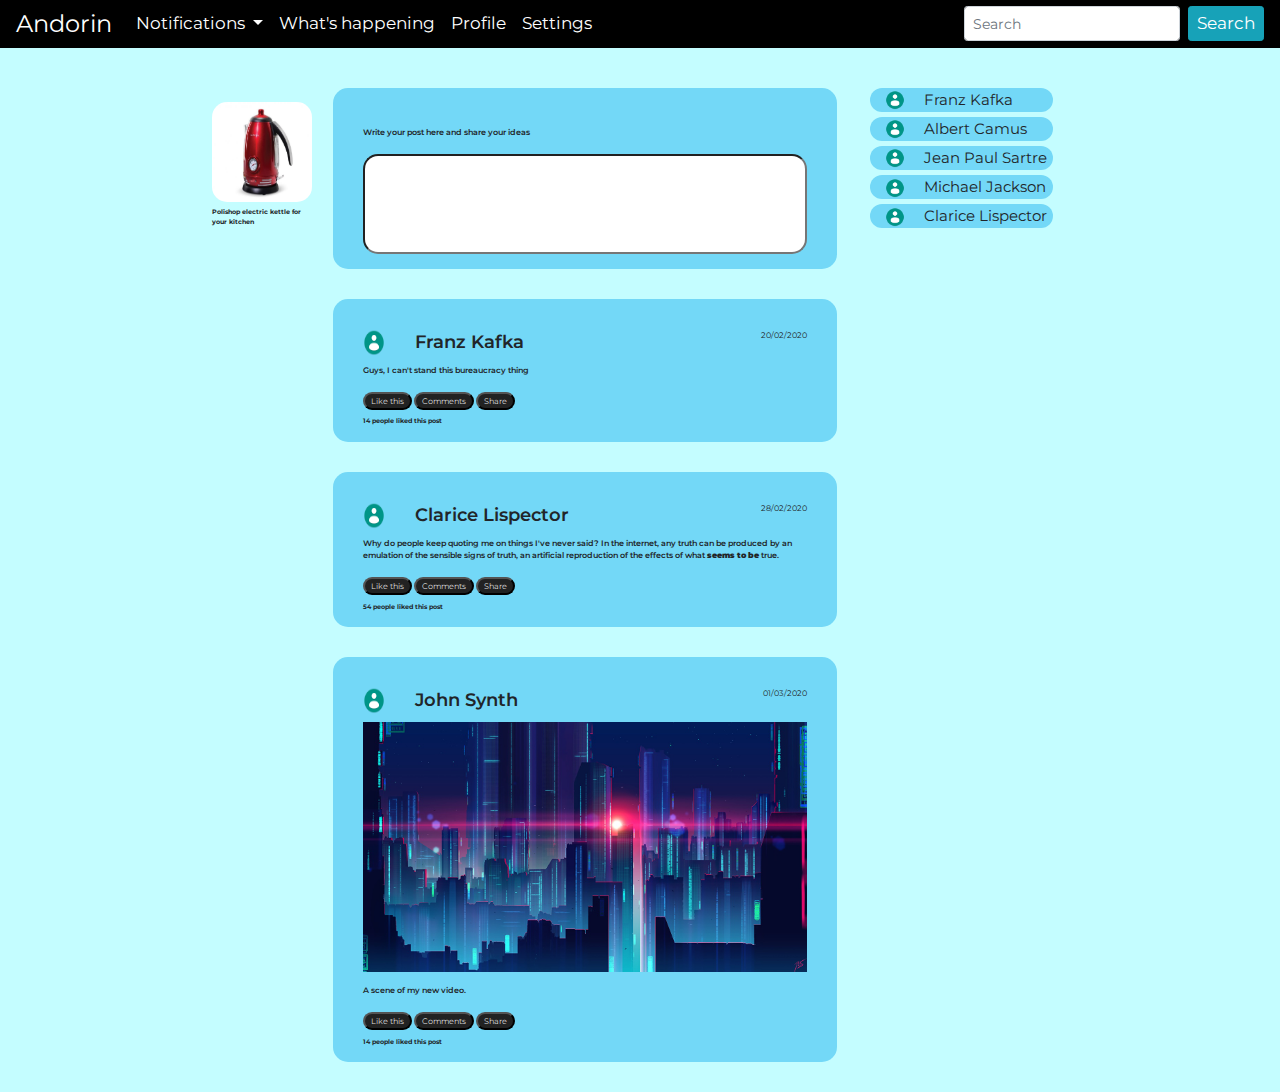
==== index.html @ 4e8126b1 "Desenvolvimento de posts e edições diversas." ====
<!DOCTYPE html>
<html lang="pt">
    <head>
        <meta charset="utf-8">
        <meta name="viewport" content="width=device-width, initial-scale=1, shrink-to-fit=no">
        <link rel="sytlesheet" href="css/bootstrap.min.css"/>
        <link rel="stylesheet" href="css/bootstrap.css">
        <link rel="stylesheet" href="css/bootstrap-grid.css">
        <link href="https://fonts.googleapis.com/css?family=Montserrat&display=swap" rel="stylesheet">
        <link rel="stylesheet" href="css/andorinstyle.css">
       
        
    </head>
    <body style="font-family: Montserrat; background-color: #c4fdff;">
        <header>
            <!--Começa a barra de navegação em geral, cujas subdivisões se esclarecem a seguir.-->
            <nav class="navbar navbar-expand-lg navbar-dark bg-dark" style="font-size: 17px; background-color: black !important; height: 2.8em;" >
                <!-- Logo do Andorin (basicamente o próprio nome apenas, por enquanto) e o botão em que colapsa o menu no mobile-->
                <a class="navbar-brand " style="color: white; font-size: 24px;" href="#">Andorin</a>
                <button class="navbar-toggler" type="button" data-toggle="collapse" data-target="#navbarSupportedContent" aria-controls="navbarSupportedContent" aria-expanded="false" aria-label="Toggle navigation">
                  <span class="navbar-toggler-icon"></span>
                </button>
              
                <!-- Início do menu propriamente dito, com seus itens (e subitens) e forma para pesquisa-->
                <div class="collapse navbar-collapse" id="navbarSupportedContent">
                  <ul class="navbar-nav mr-auto">
                    <li class="nav-item dropdown">
                      <a class="nav-link dropdown-toggle" style="color: white;" href="#" id="navbarDropdown" role="button" data-toggle="dropdown" aria-haspopup="true" aria-expanded="false">
                        Notifications
                      </a>
                      <div class="dropdown-menu" aria-labelledby="navbarDropdown">
                        <a class="dropdown-item" href="#">Shit is real, shit is getting real</a>
                        <a class="dropdown-item" href="#">Shit your fucked-up friend posted</a>
                        <div class="dropdown-divider"></div>
                        <a class="dropdown-item" href="#">Change which notifications you want to see</a>
                      </div>
                    </li>
                    <li class="nav-item active " > 
                      <a class="nav-link" style="color: white;"  href="#"> What's happening <span class="sr-only">(current)</span></a>
                    </li>
                    <li class="nav-item">
                      <a class="nav-link" style="color: white;" href="#"> Profile </a>
                    </li>
                    <li class="nav-item">
                      <a class="nav-link" style="color: white;" href="#"> Settings </a>
                    </li>
                    
                  </ul>
                  <!--A forma de pesquisa que havíamos citado acima começa aqui.-->
                  <form class="form-inline my-2 my-lg-0  input-group-sm" >
                    <input class="form-control mr-sm-2" style="height: 35px;" type="search" placeholder="Search" aria-label="Search">
                    <button class="btn btn-info my-2 my-sm-0 btn-sm" style="height: 35px; font-size: 17px;" type="submit">Search</button>
                  </form>
                </div>
              </nav>
        </header>
        
        <section class="container-fluid"> <!-- A seção principal da página, na qual constarão uma ou mais colunas, conforme a necessidade. A class container meramente nos serve aqui para manter um espaço negativo nas laterais da página, não utilizado-->
            <div class="row justify-content-center">  <!-- Esta row servirá para dispor horizontalmente as possíveis colunas, reunidas nesta mesma div para fins de devida configuração-->


              <!-- Anúnciosss -->
              <div class="col-md-1 mt-4 px-0 nd-anuncios" > 

                <div class="anuncio">
                  <img src="img/polishop-ad.jpg">
                  <p>Polishop electric kettle for your kitchen</p>
                </div>

              </div>


              <!-- Feed de posts -->
              <div class="col-md-5 mt-4 pt-3  nd-posts"> 

                <div class="post">

                  <div class="top-of-the-post">
                    <!--Como aqui se trata do input de post e não do post feito, não é preciso nada nesta seção.-->
                  </div>

                  <div class="nucleus-of-the-post">

                    <p>Write your post here and share your ideas</p>
                    <input type="text">
                    <br>

                  </div>
                  
                  <div class="bottom-of-the-post">
                    <!--Como aqui se trata do input de post e não do post feito, não é preciso nada nesta seção.-->
                  </div>

                </div>
            
                <div class="post">

                  <div class="top-of-the-post">
                    <div class="post-profile-image">

                      <img src="img/profile-image.png">

                    </div> 
                    <div class="post-username">

                      <span>Franz Kafka</span>

                    </div>
                    <div class="post-date">

                      <span> 20/02/2020 </span>

                    </div>
                  </div>

                  <div class="nucleus-of-the-post">

                    <p class="main-text"> Guys, I can't stand this bureaucracy thing</p>

                  </div>
                  
                  <div class="bottom-of-the-post">

                    <i src="Ícone do like or whatever..."></i>
                    <button class="darkbutton"> Like this </button>
                    <button class="darkbutton"> Comments </button>
                    <button class="darkbutton"> Share </button>
                    <br>
                    <p>14 people liked this post</p>
                  </div>

                </div>

                <div class="post">
                  <div class="top-of-the-post">
                    <div class="post-profile-image">

                      <img src="img/profile-image.png">

                    </div> 
                    <div class="post-username">

                      <span>Clarice Lispector</span>

                    </div>
                    <div class="post-date">

                      <span> 28/02/2020 </span>

                    </div>
                  </div>

                  <div class="nucleus-of-the-post">

                    <p class="main-text"> Why do people keep quoting me on things I've never said? In the internet, any truth can be produced by an emulation of 
                      the sensible signs of truth, an artificial reproduction of the effects of what <strong> seems to be</strong> true.</p>

                  </div>
                  
                  <div class="bottom-of-the-post">

                    <i src="Ícone do like or whatever..."></i>
                    <button class="darkbutton"> Like this </button>
                    <button class="darkbutton"> Comments </button>
                    <button class="darkbutton"> Share </button>
                    <br>
                    <p>54 people liked this post</p>
                  </div>
                </div>

                <div class="post">

                  <div class="top-of-the-post">
                    <div class="post-profile-image">

                      <img src="img/profile-image.png">

                    </div> 
                    <div class="post-username">

                      <span>John Synth</span>

                    </div>
                    <div class="post-date">

                      <span> 01/03/2020 </span>

                    </div>
                  </div>

                  <div class="nucleus-of-the-post">

                    <img src="img/synthwavecity.jpg">
                    <br>
                    <br>
                    <p class="main-text"> A scene of my new video. </p>

                  </div>
                  
                  <div class="bottom-of-the-post">

                    <i src="Ícone do like or whatever..."></i>
                    <button class="darkbutton"> Like this </button>
                    <button class="darkbutton"> Comments </button>
                    <button class="darkbutton"> Share </button>
                    <br>
                    <p>14 people liked this post</p>
                  </div>

                </div>
               

              </div>


              <!-- chat -->
              <div class="col-md-2 mt-4 pt-3 nd-chat" > 

                <div class="chat">
                  <img src="img/profile-image.png">
                  <p>Franz Kafka</p>
                </div>

                <div class="chat">
                  <img src="img/profile-image.png">
                  <p>Albert Camus</p>
                </div>

                <div class="chat">
                  <img src="img/profile-image.png">
                  <p>Jean Paul Sartre</p>
                </div>

                <div class="chat">
                  <img src="img/profile-image.png">
                  <p>Michael Jackson</p>
                </div>

                <div class="chat">
                  <img src="img/profile-image.png">
                  <p>Clarice Lispector</p>
                </div>

                
              </div>


            </div>



        </section>
        

        
        <footer> <!-- O footer do site, obviamente-->
        </footer>

        <script src="js/jquery.min.js" ></script>
        <script src="js/bootstrap.min.js" ></script>
        
    </body>
</html>
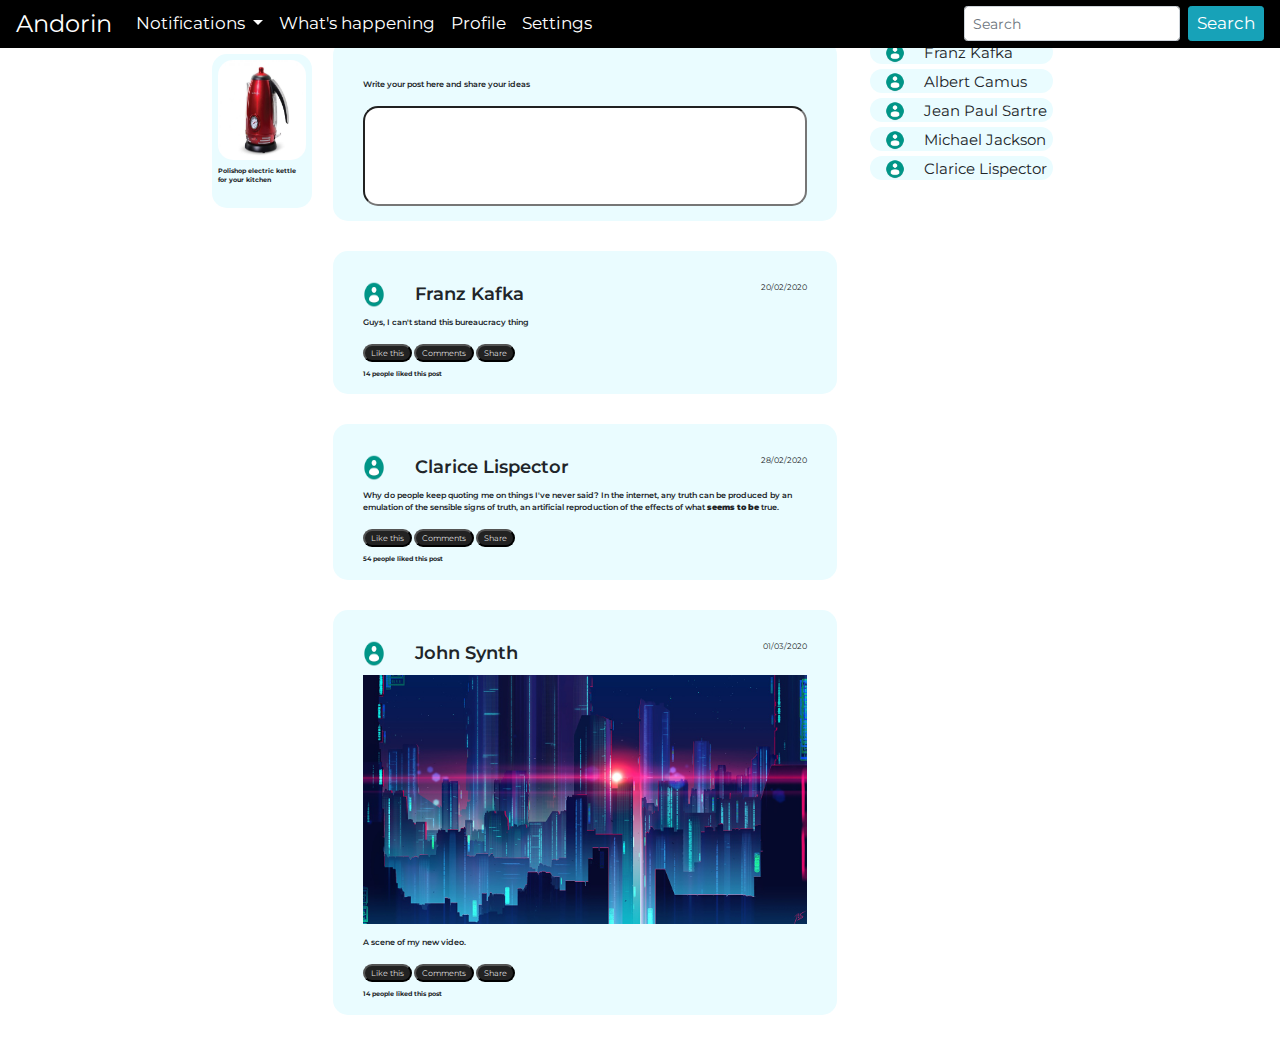
==== commit e4f3f948: "Erro de novo nessa budega." ====
--- a/index.html
+++ b/index.html
@@ -11,8 +11,8 @@
        
         
     </head>
-    <body style="font-family: Montserrat; background-color: #c4fdff;">
-        <header>
+    <body style="font-family: Montserrat; background-color: white;">
+        <header style="position: fixed; width: 100%; z-index: 1;"> <!--Fiz algumas gambiarras nesse style do header.-->
             <!--Começa a barra de navegação em geral, cujas subdivisões se esclarecem a seguir.-->
             <nav class="navbar navbar-expand-lg navbar-dark bg-dark" style="font-size: 17px; background-color: black !important; height: 2.8em;" >
                 <!-- Logo do Andorin (basicamente o próprio nome apenas, por enquanto) e o botão em que colapsa o menu no mobile-->
--- a/css/andorinstyle.css
+++ b/css/andorinstyle.css
@@ -1,6 +1,8 @@
 @charset "UTF-8";
 /* andorinstyle.scss */
 /* Página dos posts */
+/*Cores anteriores: #73d8f7 #c4fdff */
+/*Azul clarinho: #eafcff */
 .nd-anuncios {
   padding: 30px;
 }
@@ -8,6 +10,9 @@
   font-size: 0.4rem;
   font-weight: bold;
   margin-right: 1em;
+  border-radius: 15px;
+  background-color: #eafcff;
+  padding: 1em;
 }
 .nd-anuncios .anuncio img {
   height: 100px;
@@ -28,7 +33,7 @@
   /* border: solid black 2px; */
   border-radius: 15px;
   padding: 30px 30px 15px 30px;
-  background-color: #73d8f7;
+  background-color: #eafcff;
 }
 .nd-posts .post .top-of-the-post {
   display: flex;
@@ -96,7 +101,7 @@
 .nd-chat .chat {
   /* border: solid black 2px; */
   border-radius: 15px;
-  background-color: #73d8f7;
+  background-color: #eafcff;
   margin-bottom: 5px;
 }
 .nd-chat .chat img {
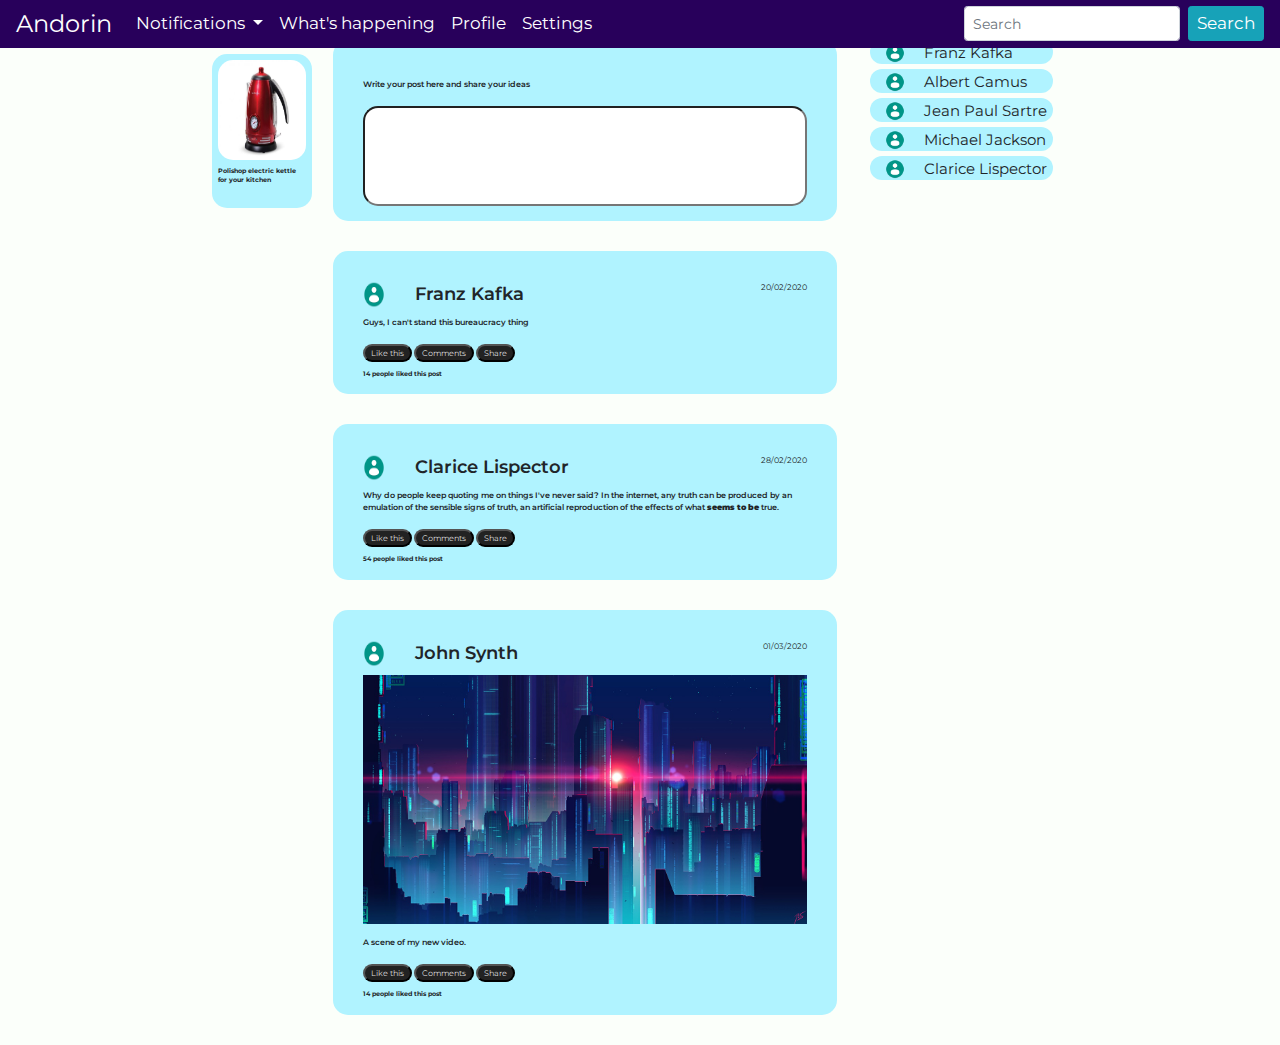
==== commit 3c780736: "Alterações variadas." ====
--- a/index.html
+++ b/index.html
@@ -11,10 +11,10 @@
        
         
     </head>
-    <body style="font-family: Montserrat; background-color: white;">
-        <header style="position: fixed; width: 100%; z-index: 1;"> <!--Fiz algumas gambiarras nesse style do header.-->
+    <body >
+        <header style="position: fixed; width: 100%; z-index: 1;background-color: #28005b "> <!--Fiz algumas gambiarras nesse style do header.-->
             <!--Começa a barra de navegação em geral, cujas subdivisões se esclarecem a seguir.-->
-            <nav class="navbar navbar-expand-lg navbar-dark bg-dark" style="font-size: 17px; background-color: black !important; height: 2.8em;" >
+            <nav class="navbar navbar-expand-lg navbar-dark bg-dark" style="font-size: 17px; background-color: #28005b !important; height: 2.8em;" >
                 <!-- Logo do Andorin (basicamente o próprio nome apenas, por enquanto) e o botão em que colapsa o menu no mobile-->
                 <a class="navbar-brand " style="color: white; font-size: 24px;" href="#">Andorin</a>
                 <button class="navbar-toggler" type="button" data-toggle="collapse" data-target="#navbarSupportedContent" aria-controls="navbarSupportedContent" aria-expanded="false" aria-label="Toggle navigation">
--- a/css/andorinstyle.css
+++ b/css/andorinstyle.css
@@ -3,6 +3,12 @@
 /* Página dos posts */
 /*Cores anteriores: #73d8f7 #c4fdff */
 /*Azul clarinho: #eafcff */
+/* Outro azul anteriormente utilizado: #90fbff  */
+body {
+  font-family: Montserrat;
+  background-color: #fbfffa;
+}
+
 .nd-anuncios {
   padding: 30px;
 }
@@ -11,7 +17,7 @@
   font-weight: bold;
   margin-right: 1em;
   border-radius: 15px;
-  background-color: #eafcff;
+  background-color: #b0f3ff;
   padding: 1em;
 }
 .nd-anuncios .anuncio img {
@@ -23,6 +29,20 @@
   border-radius: 15px;
 }
 
+@media (max-width: 900px) {
+  /*Não parece estar funcionando direito */
+  .nd-anuncios {
+    width: 100%;
+  }
+  .nd-anuncios .anuncio {
+    width: 25%;
+    margin: auto;
+  }
+  .nd-anuncios .anuncio img {
+    width: 100%;
+    margin: 15px auto;
+  }
+}
 /* Coluna dos posts começa aqui */
 .nd-posts {
   margin-right: 0.2rem;
@@ -33,7 +53,8 @@
   /* border: solid black 2px; */
   border-radius: 15px;
   padding: 30px 30px 15px 30px;
-  background-color: #eafcff;
+  background-color: #b0f3ff;
+  transition-duration: 500ms;
 }
 .nd-posts .post .top-of-the-post {
   display: flex;
@@ -96,12 +117,15 @@
   border-radius: 15px;
   margin-bottom: 0.3rem;
 }
+.nd-posts .post:hover {
+  background-color: #fbf84b;
+}
 
 /* Coluna do chat começa aqui */
 .nd-chat .chat {
   /* border: solid black 2px; */
   border-radius: 15px;
-  background-color: #eafcff;
+  background-color: #b0f3ff;
   margin-bottom: 5px;
 }
 .nd-chat .chat img {
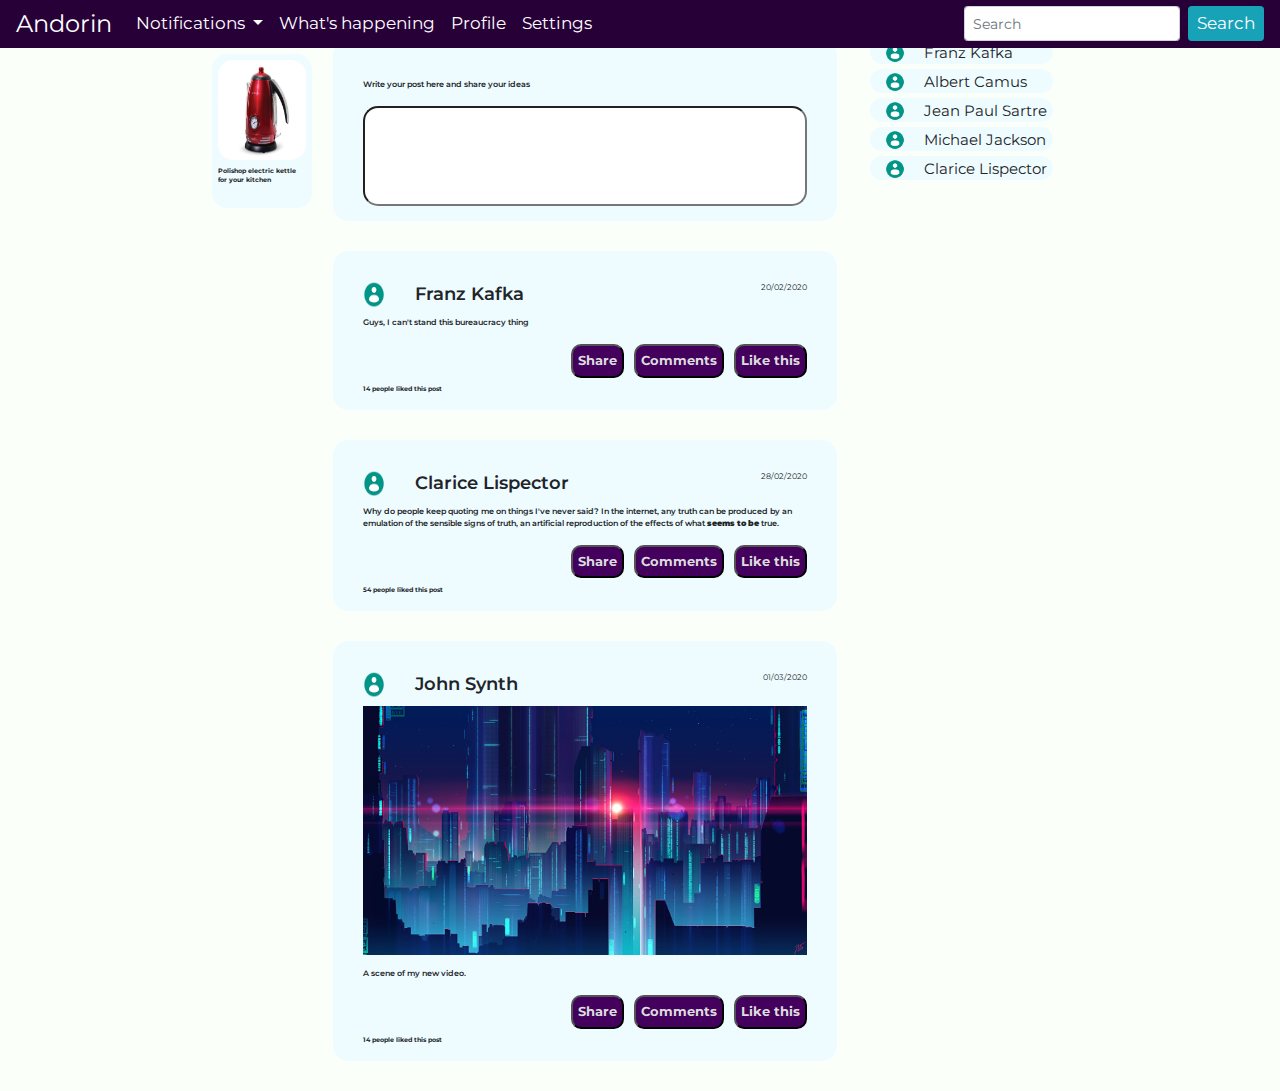
==== commit 6e609f2b: "Alterações estéticas." ====
--- a/index.html
+++ b/index.html
@@ -12,9 +12,9 @@
         
     </head>
     <body >
-        <header style="position: fixed; width: 100%; z-index: 1;background-color: #28005b "> <!--Fiz algumas gambiarras nesse style do header.-->
+        <header style="position: fixed; width: 100%; z-index: 1; "> <!--Fiz algumas gambiarras nesse style do header.-->
             <!--Começa a barra de navegação em geral, cujas subdivisões se esclarecem a seguir.-->
-            <nav class="navbar navbar-expand-lg navbar-dark bg-dark" style="font-size: 17px; background-color: #28005b !important; height: 2.8em;" >
+            <nav class="navbar navbar-expand-lg navbar-dark bg-dark" style="font-size: 17px; background-color: #280038 !important; height: 2.8em;" >
                 <!-- Logo do Andorin (basicamente o próprio nome apenas, por enquanto) e o botão em que colapsa o menu no mobile-->
                 <a class="navbar-brand " style="color: white; font-size: 24px;" href="#">Andorin</a>
                 <button class="navbar-toggler" type="button" data-toggle="collapse" data-target="#navbarSupportedContent" aria-controls="navbarSupportedContent" aria-expanded="false" aria-label="Toggle navigation">
--- a/css/andorinstyle.css
+++ b/css/andorinstyle.css
@@ -4,6 +4,7 @@
 /*Cores anteriores: #73d8f7 #c4fdff */
 /*Azul clarinho: #eafcff */
 /* Outro azul anteriormente utilizado: #90fbff  */
+/* Outro azul anteriormente utilizado: #b0f3ff     */
 body {
   font-family: Montserrat;
   background-color: #fbfffa;
@@ -17,7 +18,7 @@
   font-weight: bold;
   margin-right: 1em;
   border-radius: 15px;
-  background-color: #b0f3ff;
+  background-color: #effcff;
   padding: 1em;
 }
 .nd-anuncios .anuncio img {
@@ -27,6 +28,9 @@
   margin-bottom: 1em;
   /* border: solid black 2px; */
   border-radius: 15px;
+}
+.nd-anuncios .anuncio:hover {
+  border: 2px solid #43005d;
 }
 
 @media (max-width: 900px) {
@@ -53,7 +57,7 @@
   /* border: solid black 2px; */
   border-radius: 15px;
   padding: 30px 30px 15px 30px;
-  background-color: #b0f3ff;
+  background-color: #effcff;
   transition-duration: 500ms;
 }
 .nd-posts .post .top-of-the-post {
@@ -109,23 +113,29 @@
   display: inline-block;
   font-size: 0.4rem;
   font-weight: bold;
+  width: 100%;
   margin: 0;
 }
 .nd-posts .post .bottom-of-the-post .darkbutton {
   color: #ddd;
-  background-color: #222222;
-  border-radius: 15px;
+  font-weight: 700;
+  font-size: 13px;
+  background-color: #43005d;
+  padding: 5px;
+  border-radius: 10px;
+  margin-left: 10px;
   margin-bottom: 0.3rem;
+  float: right;
 }
 .nd-posts .post:hover {
-  background-color: #fbf84b;
+  border: 2px solid #43005d;
 }
 
 /* Coluna do chat começa aqui */
 .nd-chat .chat {
   /* border: solid black 2px; */
   border-radius: 15px;
-  background-color: #b0f3ff;
+  background-color: #effcff;
   margin-bottom: 5px;
 }
 .nd-chat .chat img {
@@ -139,5 +149,8 @@
   vertical-align: middle;
   display: inline-block;
 }
+.nd-chat .chat:hover {
+  border: 2px solid #43005d;
+}
 
 /*# sourceMappingURL=andorinstyle.css.map */
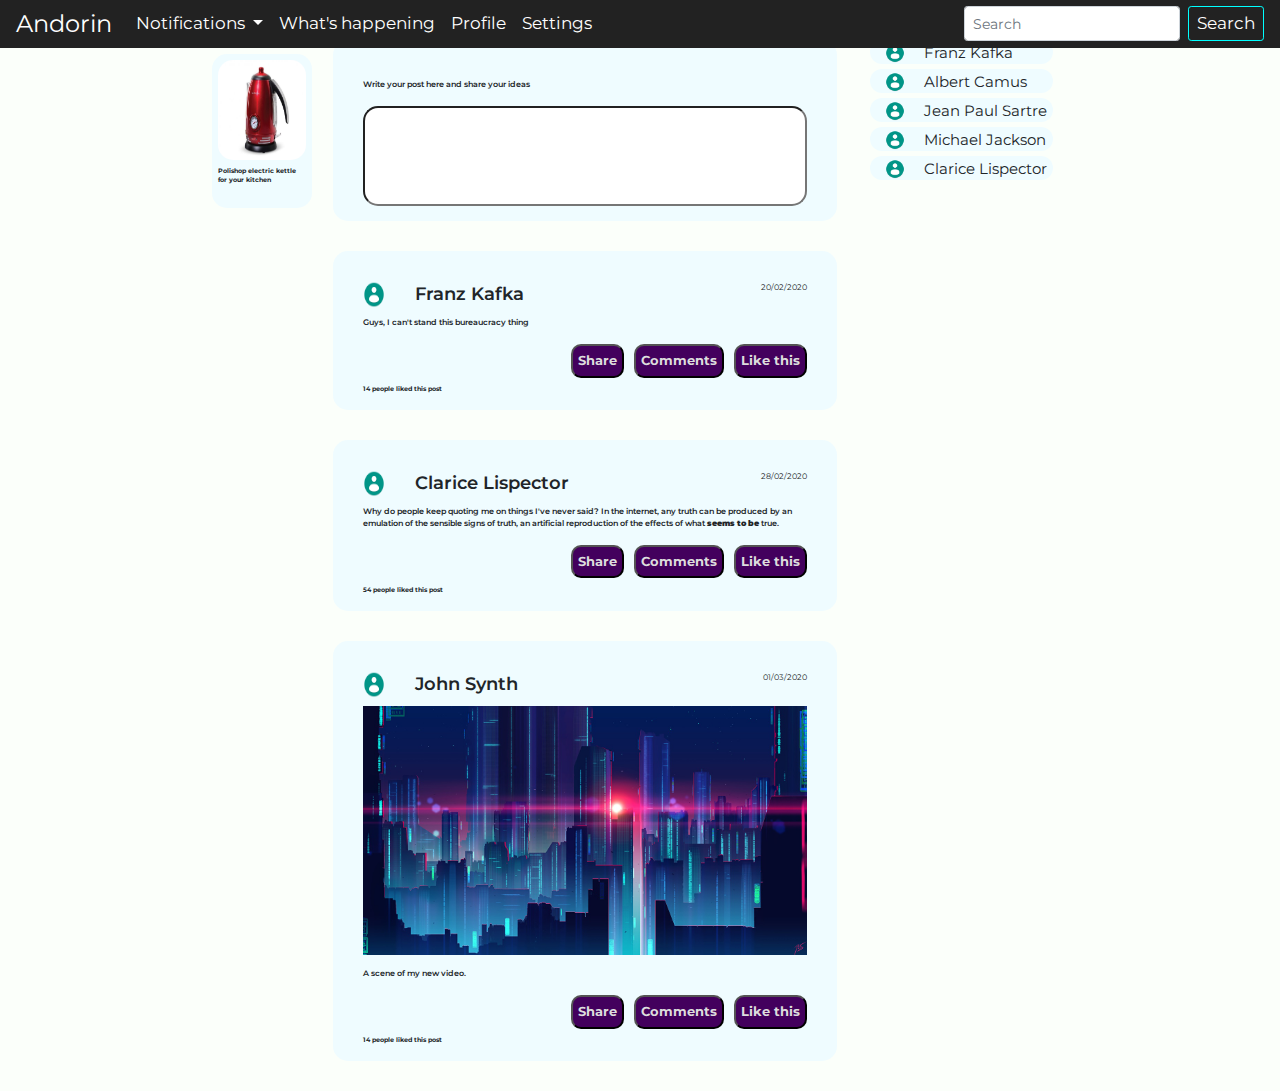
==== commit 0ce0908b: "Aplicado design do login pra pagina de feed" ====
--- a/index.html
+++ b/index.html
@@ -14,7 +14,7 @@
     <body >
         <header style="position: fixed; width: 100%; z-index: 1; "> <!--Fiz algumas gambiarras nesse style do header.-->
             <!--Começa a barra de navegação em geral, cujas subdivisões se esclarecem a seguir.-->
-            <nav class="navbar navbar-expand-lg navbar-dark bg-dark" style="font-size: 17px; background-color: #280038 !important; height: 2.8em;" >
+            <nav class="navbar navbar-expand-lg navbar-dark bg-dark" style="font-size: 17px; background-color: #222 !important; height: 2.8em;" >
                 <!-- Logo do Andorin (basicamente o próprio nome apenas, por enquanto) e o botão em que colapsa o menu no mobile-->
                 <a class="navbar-brand " style="color: white; font-size: 24px;" href="#">Andorin</a>
                 <button class="navbar-toggler" type="button" data-toggle="collapse" data-target="#navbarSupportedContent" aria-controls="navbarSupportedContent" aria-expanded="false" aria-label="Toggle navigation">
@@ -25,31 +25,45 @@
                 <div class="collapse navbar-collapse" id="navbarSupportedContent">
                   <ul class="navbar-nav mr-auto">
                     <li class="nav-item dropdown">
-                      <a class="nav-link dropdown-toggle" style="color: white;" href="#" id="navbarDropdown" role="button" data-toggle="dropdown" aria-haspopup="true" aria-expanded="false">
+                      <a class="nav-link dropdown-toggle nd-topbar-nav-button" style="color: white;" href="#" 
+                      id="navbarDropdown" role="button" data-toggle="dropdown" 
+                      aria-haspopup="true" aria-expanded="false">
                         Notifications
                       </a>
                       <div class="dropdown-menu" aria-labelledby="navbarDropdown">
-                        <a class="dropdown-item" href="#">Shit is real, shit is getting real</a>
-                        <a class="dropdown-item" href="#">Shit your fucked-up friend posted</a>
+                        <a class="dropdown-item" href="#">
+                          Shit is real, shit is getting real
+                        </a>
+                        <a class="dropdown-item" href="#">
+                          Shit your fucked-up friend posted
+                        </a>
                         <div class="dropdown-divider"></div>
-                        <a class="dropdown-item" href="#">Change which notifications you want to see</a>
+                        <a class="dropdown-item" href="#">
+                          Change which notifications you want to see
+                        </a>
                       </div>
                     </li>
                     <li class="nav-item active " > 
-                      <a class="nav-link" style="color: white;"  href="#"> What's happening <span class="sr-only">(current)</span></a>
+                      <a class="nav-link nd-topbar-nav-button" style="color: white;"  href="#"> 
+                        What's happening <span class="sr-only">(current)</span>
+                      </a>
                     </li>
                     <li class="nav-item">
-                      <a class="nav-link" style="color: white;" href="#"> Profile </a>
+                      <a class="nav-link nd-topbar-nav-button" style="color: white;" href="#"> Profile </a>
                     </li>
                     <li class="nav-item">
-                      <a class="nav-link" style="color: white;" href="#"> Settings </a>
+                      <a class="nav-link nd-topbar-nav-button" style="color: white;" href="#"> Settings </a>
                     </li>
                     
                   </ul>
                   <!--A forma de pesquisa que havíamos citado acima começa aqui.-->
                   <form class="form-inline my-2 my-lg-0  input-group-sm" >
-                    <input class="form-control mr-sm-2" style="height: 35px;" type="search" placeholder="Search" aria-label="Search">
-                    <button class="btn btn-info my-2 my-sm-0 btn-sm" style="height: 35px; font-size: 17px;" type="submit">Search</button>
+                    <input class="form-control mr-sm-2" style="height: 35px;" 
+                    type="search" placeholder="Search" aria-label="Search">
+                    <button class="btn btn-info my-2 my-sm-0 btn-sm" 
+                    style="height: 35px; font-size: 17px; background-color:#222; border: 1px solid cyan" type="submit">
+                      Search
+                    </button>
                   </form>
                 </div>
               </nav>
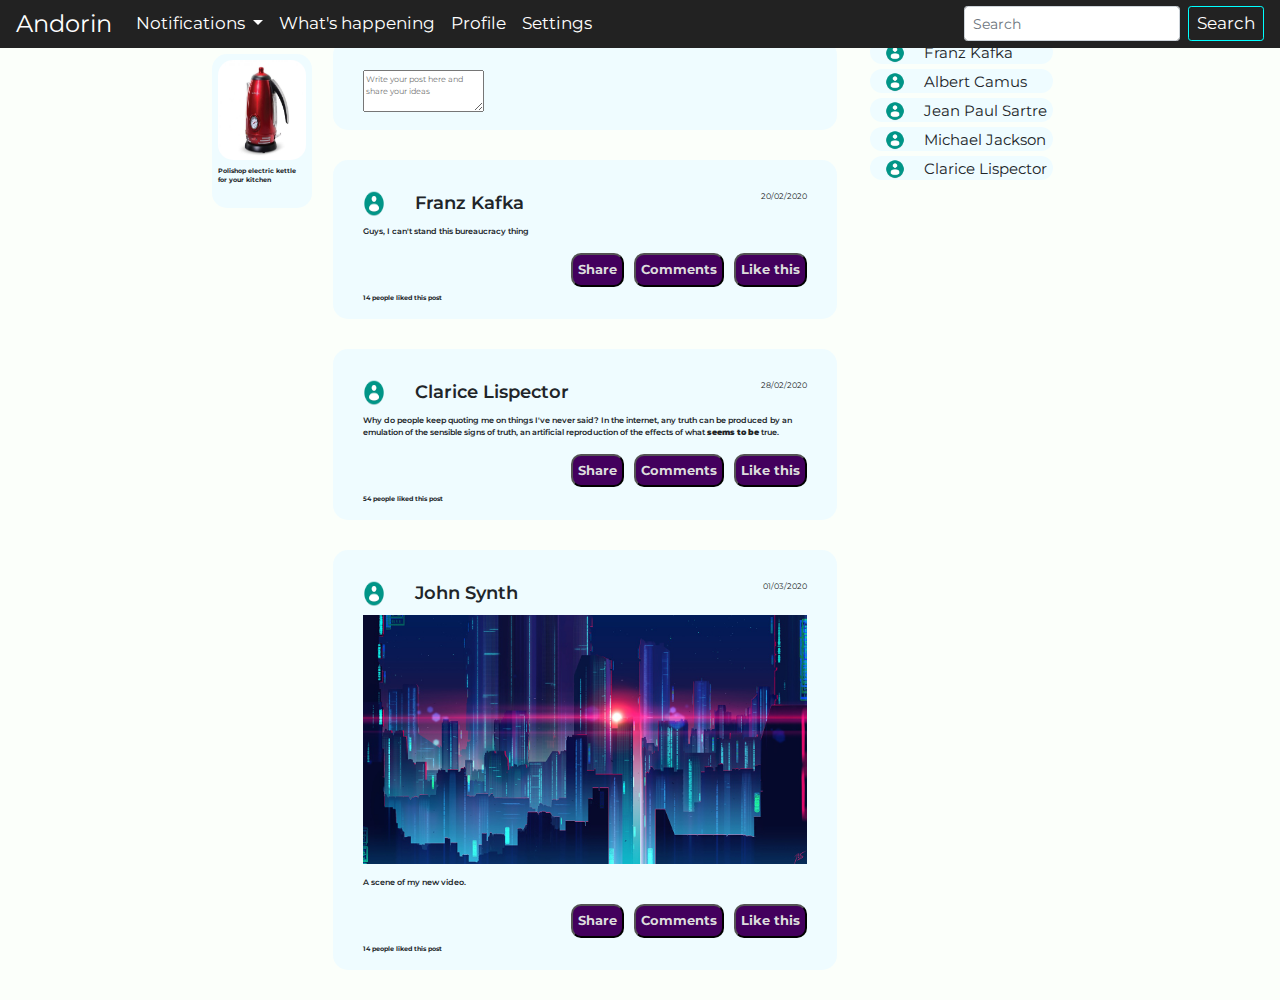
==== commit 7e689d0e: "Trocado input do post por textarea" ====
--- a/index.html
+++ b/index.html
@@ -89,14 +89,10 @@
 
                 <div class="post">
 
-                  <div class="top-of-the-post">
-                    <!--Como aqui se trata do input de post e não do post feito, não é preciso nada nesta seção.-->
-                  </div>
-
-                  <div class="nucleus-of-the-post">
-
-                    <p>Write your post here and share your ideas</p>
-                    <input type="text">
+                  <div class="nucleus-of-the-post">
+
+                    <textarea rows="3"
+                    placeholder="Write your post here and share your ideas"></textarea>
                     <br>
 
                   </div>
